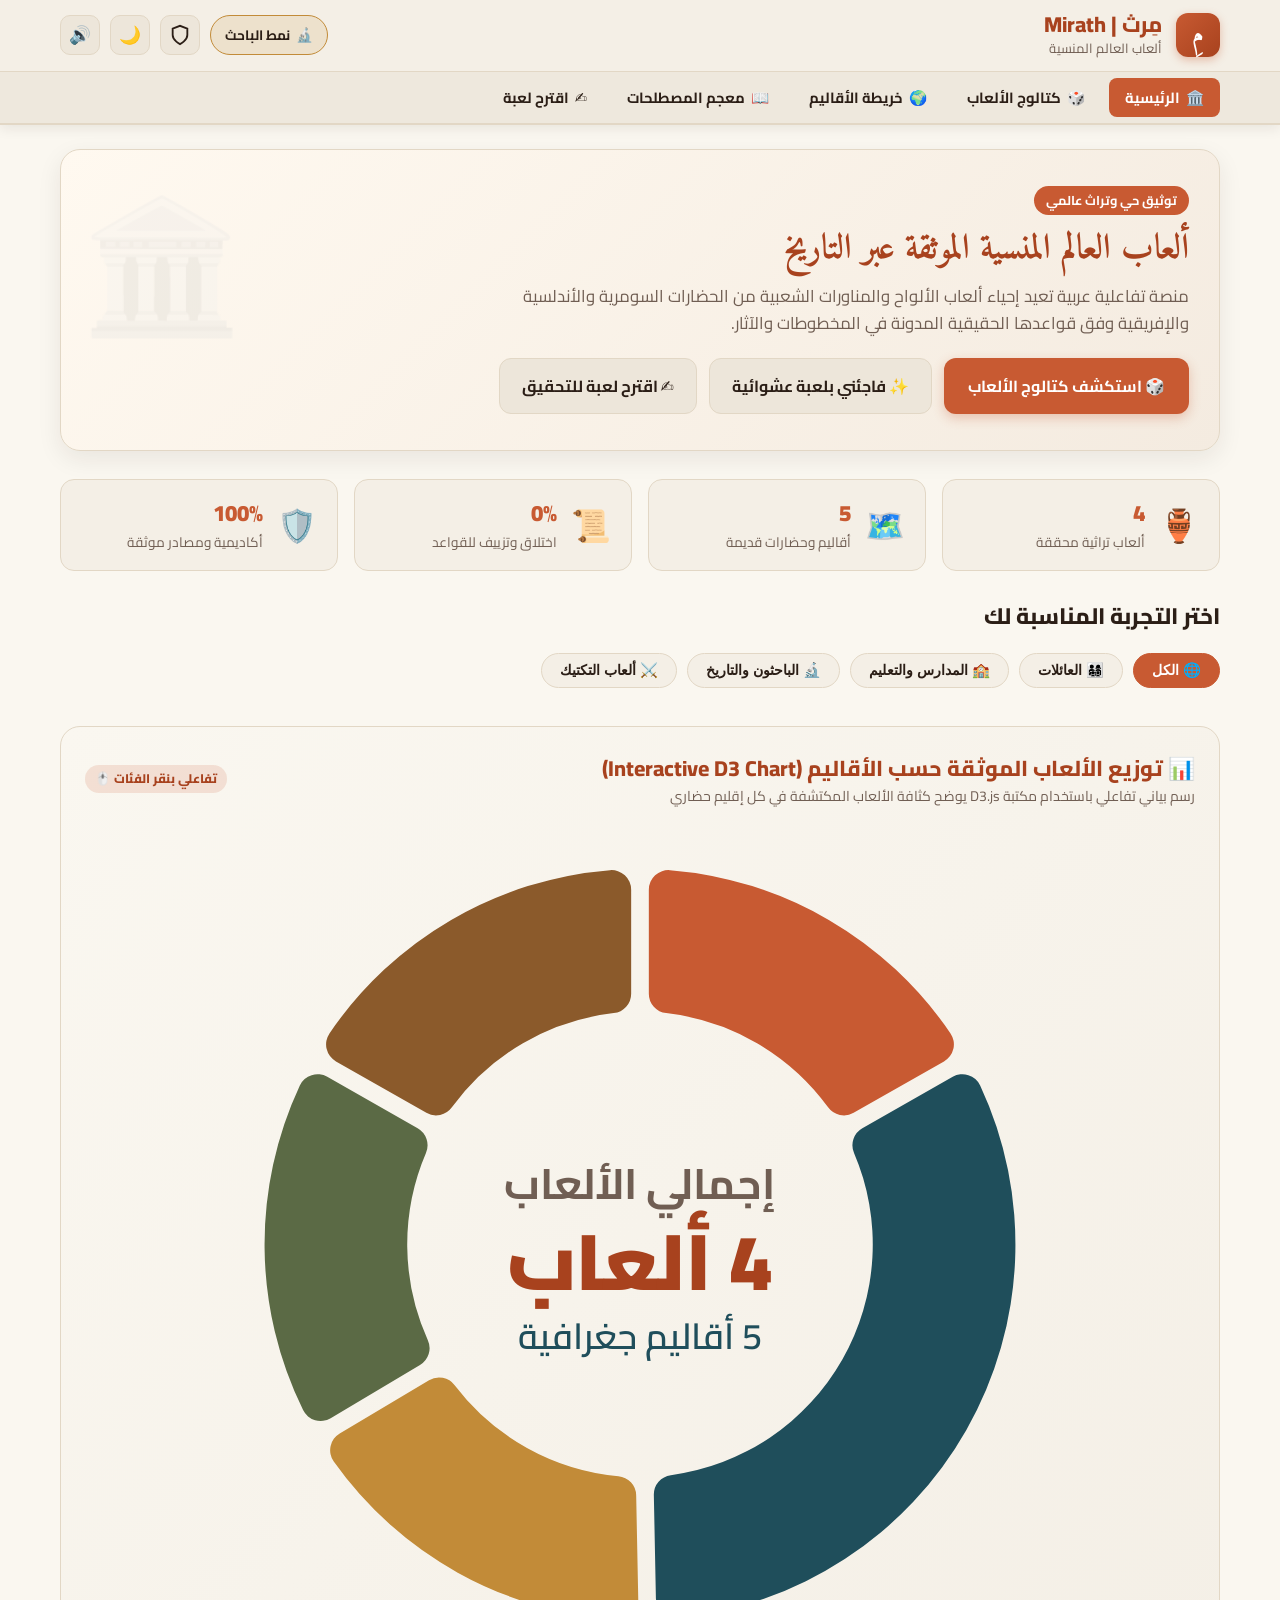
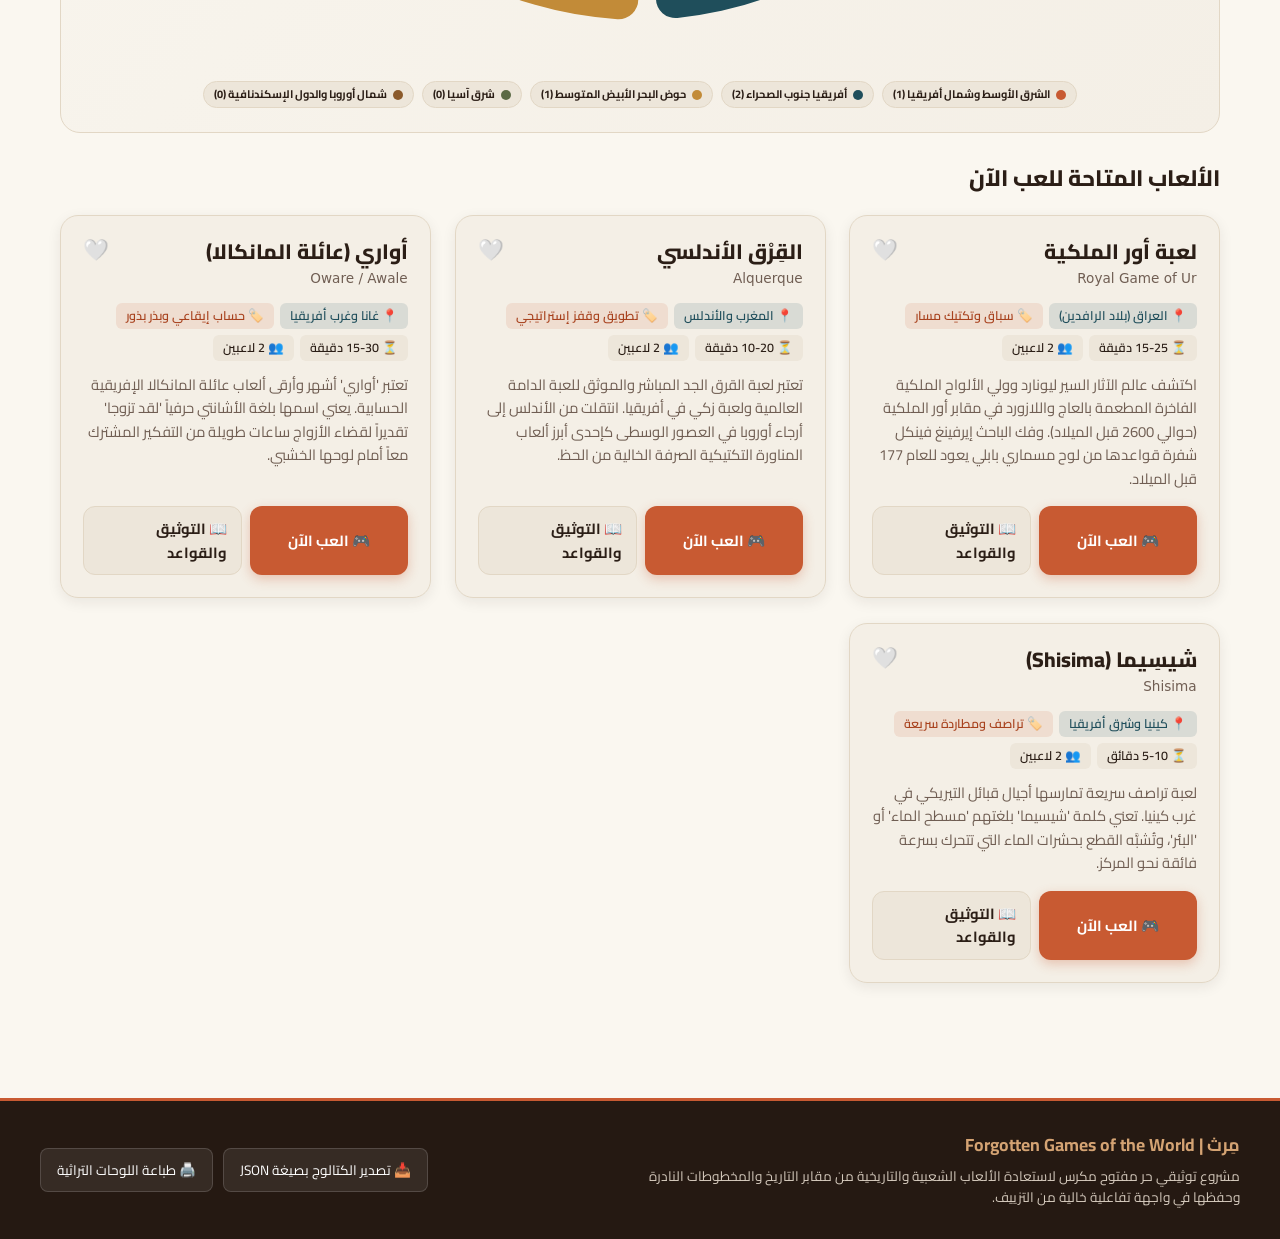
==== web/index.html @ e3632600 "feat: initialize Mirath project structure Setup base Android application configuration, including Gr" ====
<!DOCTYPE html>
<html lang="ar" dir="rtl">
<head>
  <meta charset="UTF-8">
  <meta name="viewport" content="width=device-width, initial-scale=1.0">
  <title>مِرث | ألعاب العالم المنسية - Mirath Web</title>
  <meta name="description" content="منصة عربية لتوثيق، حفظ، وإحياء الألعاب التقليدية المنسية من حول العالم عبر تجارب رقمية تفاعلية وتراثية.">
  <link rel="preconnect" href="https://fonts.googleapis.com">
  <link rel="preconnect" href="https://fonts.gstatic.com" crossorigin>
  <link href="https://fonts.googleapis.com/css2?family=Amiri:ital,wght@0,400;0,700;1,400&family=Cairo:wght@400;600;700;800;900&display=swap" rel="stylesheet">
  <link rel="stylesheet" href="styles.css">
</head>
<body>
  <!-- Header / Top App Bar -->
  <header class="mirath-header">
    <div class="header-container">
      <div class="brand-section">
        <button id="btn-back" class="icon-btn hidden" aria-label="الرجوع" title="الرجوع">
          <svg width="24" height="24" viewBox="0 0 24 24" fill="none" stroke="currentColor" stroke-width="2"><path d="M9 18l6-6-6-6"/></svg>
        </button>
        <div class="logo-mark">مِ</div>
        <div class="brand-text">
          <h1 id="page-title">مِرث | Mirath</h1>
          <p id="page-subtitle" class="subtitle">ألعاب العالم المنسية</p>
        </div>
      </div>

      <div class="header-actions">
        <button id="btn-researcher-toggle" class="chip-toggle" title="تفعيل نمط التدقيق والتوثيق الأكاديمي">
          <span class="icon">🔬</span>
          <span class="label">نمط الباحث</span>
        </button>
        <button id="btn-admin-portal" class="icon-btn" title="بوابة الإدارة والمساهمات">
          <svg width="22" height="22" viewBox="0 0 24 24" fill="none" stroke="currentColor" stroke-width="2"><path d="M12 22s8-4 8-10V5l-8-3-8 3v7c0 6 8 10 8 10z"/></svg>
        </button>
        <button id="btn-theme-toggle" class="icon-btn" title="تبديل الوضع الليلي (المخطوطات القديمة)">
          <span id="theme-icon">🌙</span>
        </button>
        <button id="btn-audio-toggle" class="icon-btn" title="تبديل المؤثرات الصوتية">
          <span id="audio-icon">🔊</span>
        </button>
      </div>
    </div>

    <!-- Desktop & Tablet Navigation Bar -->
    <nav class="main-nav">
      <div class="nav-container">
        <a href="#home" class="nav-link active" data-view="home">
          <span class="nav-icon">🏛️</span>
          <span>الرئيسية</span>
        </a>
        <a href="#catalog" class="nav-link" data-view="catalog">
          <span class="nav-icon">🎲</span>
          <span>كتالوج الألعاب</span>
        </a>
        <a href="#map" class="nav-link" data-view="map">
          <span class="nav-icon">🌍</span>
          <span>خريطة الأقاليم</span>
        </a>
        <a href="#glossary" class="nav-link" data-view="glossary">
          <span class="nav-icon">📖</span>
          <span>معجم المصطلحات</span>
        </a>
        <a href="#suggest" class="nav-link" data-view="suggest">
          <span class="nav-icon">✍️</span>
          <span>اقترح لعبة</span>
        </a>
      </div>
    </nav>
  </header>

  <!-- Notification Banner / Snackbar -->
  <div id="snackbar" class="snackbar hidden"></div>

  <!-- Main Content Container -->
  <main id="app-viewport" class="app-viewport">
    <!-- Views rendered dynamically via JavaScript -->
  </main>

  <!-- Mobile Bottom Navigation Bar -->
  <nav class="mobile-bottom-nav">
    <a href="#home" class="mobile-nav-item active" data-view="home">
      <span class="mobile-icon">🏛️</span>
      <span>الرئيسية</span>
    </a>
    <a href="#catalog" class="mobile-nav-item" data-view="catalog">
      <span class="mobile-icon">🎲</span>
      <span>الألعاب</span>
    </a>
    <a href="#map" class="mobile-nav-item" data-view="map">
      <span class="mobile-icon">🌍</span>
      <span>الخريطة</span>
    </a>
    <a href="#glossary" class="mobile-nav-item" data-view="glossary">
      <span class="mobile-icon">📖</span>
      <span>المعجم</span>
    </a>
  </nav>

  <!-- Footer -->
  <footer class="mirath-footer">
    <div class="footer-container">
      <div class="footer-about">
        <h3>مِرث | Forgotten Games of the World</h3>
        <p>مشروع توثيقي حر مفتوح مكرس لاستعادة الألعاب الشعبية والتاريخية من مقابر التاريخ والمخطوطات النادرة وحفظها في واجهة تفاعلية خالية من التزييف.</p>
      </div>
      <div class="footer-links">
        <button id="btn-export-json-footer" class="footer-btn">📥 تصدير الكتالوج بصيغة JSON</button>
        <button id="btn-print-active-board" class="footer-btn">🖨️ طباعة اللوحات التراثية</button>
      </div>
    </div>
  </footer>

  <script src="d3.min.js"></script>
  <script src="data.js"></script>
  <script src="engines.js"></script>
  <script src="app.js"></script>
</body>
</html>
---- web/styles.css ----
/* ========================================================
   مِرث | Mirath Web Design System (RTL Arabic Heritage)
   ======================================================== */

:root {
  --mirath-terracotta: #C85A32;
  --mirath-terracotta-dark: #A8421E;
  --mirath-burnt-orange: #B84D25;
  --mirath-sandstone: #D4A373;
  --mirath-gold: #C28B38;
  --mirath-ivory: #FAF7F0;
  --mirath-cream: #F4EFE6;
  --mirath-surface: #EDE6DA;
  --mirath-dark-brown: #2B1E16;
  --mirath-muted-brown: #705E53;
  --mirath-lapis: #1F4E5B;
  --mirath-lapis-light: #2A697A;
  --mirath-olive: #5B6A45;
  --mirath-card-border: #E2D7C5;
  --mirath-shadow: rgba(43, 30, 22, 0.08);
  --mirath-shadow-hover: rgba(43, 30, 22, 0.16);

  --font-display: 'Amiri', 'Traditional Arabic', serif;
  --font-body: 'Cairo', system-ui, -apple-system, sans-serif;
  --header-height: 120px;
}

/* Ancient Manuscript Dark Theme (الوضع الليلي التراثي للمخطوطات) */
[data-theme="dark"], body.dark-mode {
  --mirath-ivory: #1E1714;
  --mirath-cream: #28201B;
  --mirath-surface: #382E28;
  --mirath-dark-brown: #EFE7DC;
  --mirath-muted-brown: #A8978A;
  --mirath-card-border: #42352C;
  --mirath-shadow: rgba(0, 0, 0, 0.45);
  --mirath-shadow-hover: rgba(0, 0, 0, 0.7);
  --mirath-sandstone: #C28B38;
}

[data-theme="dark"] .mirath-header,
body.dark-mode .mirath-header {
  background: #241C17;
  border-bottom-color: #3D3027;
}

[data-theme="dark"] .main-nav,
body.dark-mode .main-nav {
  background: #1E1714;
  border-bottom-color: #382E28;
}

[data-theme="dark"] .mobile-bottom-nav,
body.dark-mode .mobile-bottom-nav {
  background: #28201B;
  border-top-color: #382E28;
}

* {
  box-sizing: border-box;
  margin: 0;
  padding: 0;
  -webkit-tap-highlight-color: transparent;
}

body {
  font-family: var(--font-body);
  background-color: var(--mirath-ivory);
  color: var(--mirath-dark-brown);
  direction: rtl;
  text-align: right;
  min-height: 100vh;
  display: flex;
  flex-direction: column;
  line-height: 1.6;
}

/* ========================================================
   Header & Navigation
   ======================================================== */
.mirath-header {
  background: var(--mirath-cream);
  border-bottom: 2px solid var(--mirath-card-border);
  position: sticky;
  top: 0;
  z-index: 100;
  box-shadow: 0 4px 12px var(--mirath-shadow);
}

.header-container {
  max-width: 1200px;
  margin: 0 auto;
  padding: 12px 20px;
  display: flex;
  justify-content: space-between;
  align-items: center;
}

.brand-section {
  display: flex;
  align-items: center;
  gap: 14px;
}

.logo-mark {
  width: 44px;
  height: 44px;
  background: linear-gradient(135deg, var(--mirath-terracotta), var(--mirath-terracotta-dark));
  color: #fff;
  border-radius: 12px;
  display: flex;
  align-items: center;
  justify-content: center;
  font-size: 26px;
  font-weight: 900;
  font-family: var(--font-display);
  box-shadow: 0 3px 8px rgba(200, 90, 50, 0.35);
}

.brand-text h1 {
  font-size: 1.35rem;
  font-weight: 800;
  color: var(--mirath-terracotta-dark);
  line-height: 1.2;
}

.brand-text .subtitle {
  font-size: 0.82rem;
  color: var(--mirath-muted-brown);
}

.header-actions {
  display: flex;
  align-items: center;
  gap: 10px;
}

.icon-btn {
  background: var(--mirath-surface);
  border: 1px solid var(--mirath-card-border);
  color: var(--mirath-dark-brown);
  width: 40px;
  height: 40px;
  border-radius: 10px;
  display: flex;
  align-items: center;
  justify-content: center;
  cursor: pointer;
  transition: all 0.2s ease;
  font-size: 1.1rem;
}

.icon-btn:hover {
  background: var(--mirath-sandstone);
  color: #fff;
}

.icon-btn.hidden {
  display: none;
}

.chip-toggle {
  background: rgba(194, 139, 56, 0.15);
  border: 1px solid var(--mirath-gold);
  color: var(--mirath-dark-brown);
  padding: 6px 14px;
  border-radius: 20px;
  font-family: var(--font-body);
  font-size: 0.85rem;
  font-weight: 700;
  display: flex;
  align-items: center;
  gap: 6px;
  cursor: pointer;
  transition: all 0.2s ease;
}

.chip-toggle.active {
  background: var(--mirath-gold);
  color: #fff;
}

.main-nav {
  background: rgba(237, 230, 218, 0.7);
  border-top: 1px solid var(--mirath-card-border);
}

.nav-container {
  max-width: 1200px;
  margin: 0 auto;
  display: flex;
  gap: 8px;
  padding: 6px 20px;
  overflow-x: auto;
}

.nav-link {
  display: flex;
  align-items: center;
  gap: 6px;
  padding: 8px 16px;
  color: var(--mirath-dark-brown);
  text-decoration: none;
  font-weight: 700;
  font-size: 0.92rem;
  border-radius: 8px;
  transition: all 0.2s ease;
  white-space: nowrap;
}

.nav-link:hover {
  background: var(--mirath-surface);
  color: var(--mirath-terracotta);
}

.nav-link.active {
  background: var(--mirath-terracotta);
  color: #fff;
}

/* ========================================================
   App Viewport & Layout
   ======================================================== */
.app-viewport {
  flex: 1;
  max-width: 1200px;
  width: 100%;
  margin: 0 auto;
  padding: 24px 20px 80px;
}

/* Hero Section */
.hero-banner {
  background: linear-gradient(135deg, #FFF9F0, #F4EBE0);
  border: 1.5px solid var(--mirath-card-border);
  border-radius: 20px;
  padding: 36px 30px;
  margin-bottom: 28px;
  position: relative;
  overflow: hidden;
  box-shadow: 0 8px 24px var(--mirath-shadow);
}

.hero-banner::after {
  content: "🏛️";
  font-size: 130px;
  position: absolute;
  left: 20px;
  top: 10px;
  opacity: 0.07;
  pointer-events: none;
}

.hero-tag {
  display: inline-block;
  background: var(--mirath-terracotta);
  color: #fff;
  padding: 4px 12px;
  border-radius: 20px;
  font-size: 0.8rem;
  font-weight: 700;
  margin-bottom: 12px;
}

.hero-title {
  font-family: var(--font-display);
  font-size: 2.2rem;
  color: var(--mirath-terracotta-dark);
  font-weight: 800;
  margin-bottom: 10px;
  line-height: 1.3;
}

.hero-desc {
  font-size: 1.05rem;
  color: var(--mirath-muted-brown);
  max-width: 720px;
  margin-bottom: 22px;
}

.hero-actions {
  display: flex;
  flex-wrap: wrap;
  gap: 12px;
}

.btn-primary {
  background: var(--mirath-terracotta);
  color: #fff;
  border: none;
  padding: 12px 24px;
  border-radius: 12px;
  font-family: var(--font-body);
  font-size: 1rem;
  font-weight: 700;
  cursor: pointer;
  display: inline-flex;
  align-items: center;
  gap: 8px;
  transition: all 0.2s ease;
  box-shadow: 0 4px 12px rgba(200, 90, 50, 0.3);
  text-decoration: none;
}

.btn-primary:hover {
  background: var(--mirath-terracotta-dark);
  transform: translateY(-2px);
}

.btn-secondary {
  background: var(--mirath-surface);
  color: var(--mirath-dark-brown);
  border: 1px solid var(--mirath-card-border);
  padding: 12px 22px;
  border-radius: 12px;
  font-family: var(--font-body);
  font-size: 1rem;
  font-weight: 700;
  cursor: pointer;
  display: inline-flex;
  align-items: center;
  gap: 8px;
  transition: all 0.2s ease;
  text-decoration: none;
}

.btn-secondary:hover {
  background: var(--mirath-sandstone);
  color: #fff;
}

/* Audience Filter Bar */
.filter-scroll-bar {
  display: flex;
  gap: 10px;
  overflow-x: auto;
  padding-bottom: 14px;
  margin-bottom: 24px;
}

.filter-chip {
  background: var(--mirath-cream);
  border: 1px solid var(--mirath-card-border);
  padding: 8px 18px;
  border-radius: 30px;
  font-size: 0.9rem;
  font-weight: 700;
  color: var(--mirath-dark-brown);
  cursor: pointer;
  white-space: nowrap;
  transition: all 0.2s ease;
}

.filter-chip.active {
  background: var(--mirath-terracotta);
  color: #fff;
  border-color: var(--mirath-terracotta);
}

/* Stats Counter Bar */
.stats-strip {
  display: grid;
  grid-template-columns: repeat(auto-fit, minmax(200px, 1fr));
  gap: 16px;
  margin-bottom: 28px;
}

.stat-card {
  background: var(--mirath-cream);
  border: 1px solid var(--mirath-card-border);
  border-radius: 14px;
  padding: 16px 20px;
  display: flex;
  align-items: center;
  gap: 14px;
}

.stat-icon {
  font-size: 2rem;
}

.stat-num {
  font-size: 1.4rem;
  font-weight: 900;
  color: var(--mirath-terracotta);
}

.stat-label {
  font-size: 0.85rem;
  color: var(--mirath-muted-brown);
}

/* Games Grid */
.section-header {
  display: flex;
  justify-content: space-between;
  align-items: center;
  margin-bottom: 18px;
}

.section-title {
  font-size: 1.4rem;
  font-weight: 800;
  color: var(--mirath-dark-brown);
}

.games-grid {
  display: grid;
  grid-template-columns: repeat(auto-fill, minmax(320px, 1fr));
  gap: 24px;
  margin-bottom: 36px;
}

@keyframes fadeInCard {
  from {
    opacity: 0;
    transform: translateY(16px);
  }
  to {
    opacity: 1;
    transform: translateY(0);
  }
}

.game-card {
  background: var(--mirath-cream);
  border: 1.5px solid var(--mirath-card-border);
  border-radius: 18px;
  padding: 22px;
  display: flex;
  flex-direction: column;
  transition: all 0.25s ease;
  position: relative;
  box-shadow: 0 4px 14px var(--mirath-shadow);
  animation: fadeInCard 0.4s cubic-bezier(0.16, 1, 0.3, 1) forwards;
  will-change: opacity, transform;
}

.game-card:hover {
  transform: translateY(-4px);
  box-shadow: 0 10px 24px var(--mirath-shadow-hover);
  border-color: var(--mirath-sandstone);
}

.game-card-header {
  display: flex;
  justify-content: space-between;
  align-items: flex-start;
  margin-bottom: 12px;
}

.game-title-group h3 {
  font-size: 1.3rem;
  font-weight: 800;
  color: var(--mirath-dark-brown);
  line-height: 1.3;
}

.game-title-group .en-title {
  font-size: 0.85rem;
  color: var(--mirath-muted-brown);
  font-family: system-ui, sans-serif;
  direction: ltr;
  display: inline-block;
}

.btn-fav {
  background: none;
  border: none;
  font-size: 1.3rem;
  cursor: pointer;
  color: #c9c0b5;
  transition: color 0.2s ease;
}

.btn-fav.active {
  color: #e63946;
}

.game-meta-tags {
  display: flex;
  flex-wrap: wrap;
  gap: 6px;
  margin-bottom: 12px;
}

.meta-badge {
  background: var(--mirath-surface);
  color: var(--mirath-dark-brown);
  padding: 3px 10px;
  border-radius: 6px;
  font-size: 0.78rem;
  font-weight: 600;
}

.meta-badge.culture {
  background: rgba(31, 78, 91, 0.12);
  color: var(--mirath-lapis);
}

.meta-badge.category {
  background: rgba(200, 90, 50, 0.12);
  color: var(--mirath-terracotta-dark);
}

.game-summary {
  font-size: 0.92rem;
  color: var(--mirath-muted-brown);
  margin-bottom: 16px;
  flex: 1;
}

.researcher-box {
  background: rgba(194, 139, 56, 0.12);
  border: 1px dashed var(--mirath-gold);
  border-radius: 8px;
  padding: 10px 12px;
  font-size: 0.8rem;
  color: var(--mirath-dark-brown);
  margin-bottom: 14px;
}

.game-card-footer {
  display: flex;
  gap: 8px;
  margin-top: auto;
}

.game-card-footer .btn-primary,
.game-card-footer .btn-secondary {
  flex: 1;
  justify-content: center;
  padding: 10px 14px;
  font-size: 0.92rem;
}

/* ========================================================
   Interactive Board Engines Styles
   ======================================================== */
.game-play-container {
  background: var(--mirath-cream);
  border: 2px solid var(--mirath-card-border);
  border-radius: 20px;
  padding: 24px;
  box-shadow: 0 8px 30px var(--mirath-shadow);
}

.play-header {
  display: flex;
  justify-content: space-between;
  align-items: center;
  flex-wrap: wrap;
  gap: 14px;
  margin-bottom: 20px;
  padding-bottom: 16px;
  border-bottom: 1px solid var(--mirath-card-border);
}

.play-modes {
  display: flex;
  gap: 8px;
}

.play-mode-btn {
  background: var(--mirath-surface);
  border: 1px solid var(--mirath-card-border);
  padding: 8px 16px;
  border-radius: 20px;
  font-size: 0.85rem;
  font-weight: 700;
  cursor: pointer;
  transition: all 0.2s ease;
}

.play-mode-btn.active {
  background: var(--mirath-terracotta);
  color: #fff;
  border-color: var(--mirath-terracotta);
}

.play-status-bar {
  background: var(--mirath-surface);
  border-radius: 12px;
  padding: 14px 20px;
  text-align: center;
  font-size: 1.1rem;
  font-weight: 800;
  color: var(--mirath-terracotta-dark);
  margin-bottom: 24px;
  box-shadow: inset 0 2px 4px rgba(0,0,0,0.05);
}

/* 1. Royal Game of Ur Board */
.ur-board-wrapper {
  display: flex;
  flex-direction: column;
  align-items: center;
  gap: 20px;
}

.ur-board {
  display: grid;
  grid-template-columns: repeat(8, minmax(36px, 60px));
  grid-template-rows: repeat(3, minmax(36px, 60px));
  gap: 4px;
  background: #C49E72;
  padding: 12px;
  border-radius: 12px;
  border: 4px solid #8B5A2B;
  box-shadow: 0 8px 20px rgba(0,0,0,0.25);
  max-width: 100%;
  overflow-x: auto;
}

.ur-cell {
  background: #E8D3B9;
  border: 2px solid #A2703F;
  border-radius: 6px;
  display: flex;
  align-items: center;
  justify-content: center;
  font-weight: 900;
  position: relative;
  aspect-ratio: 1;
  user-select: none;
}

.ur-cell.rosette {
  background: #F7E4A8;
  border-color: #C28B38;
}

.ur-cell.rosette::after {
  content: "🌸";
  font-size: 1.3rem;
  position: absolute;
  opacity: 0.7;
}

.ur-cell.empty-gap {
  background: transparent;
  border: none;
}

.ur-piece {
  width: 75%;
  height: 75%;
  border-radius: 50%;
  z-index: 2;
  box-shadow: 0 3px 6px rgba(0,0,0,0.3);
  display: flex;
  align-items: center;
  justify-content: center;
  font-size: 0.8rem;
  font-weight: 900;
  color: #fff;
  cursor: pointer;
  transition: transform 0.2s ease;
}

.ur-piece:hover {
  transform: scale(1.15);
}

.ur-piece.p1 {
  background: radial-gradient(circle, #D8633B, #8F2B0E);
  border: 2px solid #FFF;
}

.ur-piece.p2 {
  background: radial-gradient(circle, #E5C378, #A67C2E);
  border: 2px solid #4A3319;
}

.dice-tray {
  display: flex;
  align-items: center;
  gap: 16px;
  background: var(--mirath-surface);
  padding: 14px 24px;
  border-radius: 16px;
  border: 1px solid var(--mirath-card-border);
}

.dice-list {
  display: flex;
  gap: 8px;
}

.die-tetra {
  width: 42px;
  height: 42px;
  background: #FFF;
  border: 2px solid #666;
  border-radius: 8px;
  display: flex;
  align-items: center;
  justify-content: center;
  font-weight: 900;
  font-size: 1.1rem;
  box-shadow: 0 3px 6px rgba(0,0,0,0.15);
}

.die-tetra.white-tip {
  background: var(--mirath-terracotta);
  color: #fff;
  border-color: var(--mirath-terracotta-dark);
}

/* 2. Alquerque Board */
.alquerque-container {
  display: flex;
  flex-direction: column;
  align-items: center;
  gap: 20px;
}

.alquerque-board {
  width: 340px;
  height: 340px;
  background: #E8D3B9;
  border: 4px solid #734522;
  border-radius: 12px;
  position: relative;
  box-shadow: 0 8px 24px rgba(0,0,0,0.2);
}

.alquerque-grid-svg {
  position: absolute;
  top: 0;
  left: 0;
  width: 100%;
  height: 100%;
  pointer-events: none;
}

.alquerque-point {
  position: absolute;
  width: 38px;
  height: 38px;
  border-radius: 50%;
  transform: translate(-50%, -50%);
  display: flex;
  align-items: center;
  justify-content: center;
  cursor: pointer;
  z-index: 5;
}

.alquerque-point.highlight {
  background: rgba(31, 78, 91, 0.4);
  box-shadow: 0 0 10px #1F4E5B;
}

.alquerque-piece {
  width: 32px;
  height: 32px;
  border-radius: 50%;
  box-shadow: 0 4px 8px rgba(0,0,0,0.3);
  transition: transform 0.2s ease;
}

.alquerque-piece.p1 {
  background: radial-gradient(circle, #D8633B, #8F2B0E);
  border: 2px solid #FFF;
}

.alquerque-piece.p2 {
  background: radial-gradient(circle, #333333, #111111);
  border: 2px solid #D4A373;
}

.alquerque-piece.selected {
  outline: 3px solid #1F4E5B;
  transform: scale(1.2);
}

/* 3. Oware Mancala Board */
.oware-container {
  display: flex;
  flex-direction: column;
  align-items: center;
  gap: 20px;
}

.oware-board {
  display: flex;
  align-items: center;
  gap: 16px;
  background: #A66A38;
  padding: 24px;
  border-radius: 36px;
  border: 6px solid #6E3F1A;
  box-shadow: 0 10px 30px rgba(0,0,0,0.3);
  max-width: 100%;
  overflow-x: auto;
}

.mancala-store {
  width: 70px;
  height: 160px;
  background: #5A3314;
  border-radius: 30px;
  border: 3px solid #41220A;
  display: flex;
  flex-direction: column;
  align-items: center;
  justify-content: center;
  color: #F4EFE6;
  font-weight: 800;
  box-shadow: inset 0 6px 12px rgba(0,0,0,0.4);
}

.mancala-pits-grid {
  display: flex;
  flex-direction: column;
  gap: 16px;
}

.mancala-row {
  display: flex;
  gap: 12px;
}

.mancala-pit {
  width: 60px;
  height: 60px;
  background: #6E3F1A;
  border-radius: 50%;
  border: 3px solid #41220A;
  display: flex;
  flex-direction: column;
  align-items: center;
  justify-content: center;
  cursor: pointer;
  color: #FFF;
  font-weight: 900;
  box-shadow: inset 0 4px 8px rgba(0,0,0,0.4);
  transition: all 0.2s ease;
}

.mancala-pit:hover:not(.disabled) {
  background: #8F5425;
  transform: scale(1.08);
}

.mancala-pit.disabled {
  cursor: not-allowed;
  opacity: 0.85;
}

.seed-counter {
  font-size: 1.15rem;
  color: #FFD166;
}

/* 4. Shisima Board */
.shisima-container {
  display: flex;
  flex-direction: column;
  align-items: center;
  gap: 20px;
}

.shisima-board {
  width: 320px;
  height: 320px;
  background: #E8D3B9;
  border-radius: 50%;
  border: 4px solid #734522;
  position: relative;
  box-shadow: 0 8px 24px rgba(0,0,0,0.2);
}

.shisima-grid-svg {
  position: absolute;
  top: 0;
  left: 0;
  width: 100%;
  height: 100%;
  pointer-events: none;
}

.shisima-point {
  position: absolute;
  width: 40px;
  height: 40px;
  border-radius: 50%;
  transform: translate(-50%, -50%);
  display: flex;
  align-items: center;
  justify-content: center;
  cursor: pointer;
  z-index: 5;
}

.shisima-point.center {
  background: rgba(31, 78, 91, 0.2);
  border: 2px dashed #1F4E5B;
}

.shisima-piece {
  width: 32px;
  height: 32px;
  border-radius: 50%;
  box-shadow: 0 3px 6px rgba(0,0,0,0.3);
  transition: transform 0.2s ease;
}

.shisima-piece.p1 {
  background: radial-gradient(circle, #D8633B, #8F2B0E);
  border: 2px solid #FFF;
}

.shisima-piece.p2 {
  background: radial-gradient(circle, #2A697A, #123740);
  border: 2px solid #FFF;
}

.shisima-piece.selected {
  outline: 3px solid #C28B38;
  transform: scale(1.2);
}

/* ========================================================
   Detail & Documentation Pages
   ======================================================== */
.detail-hero {
  background: var(--mirath-cream);
  border: 1.5px solid var(--mirath-card-border);
  border-radius: 20px;
  padding: 30px;
  margin-bottom: 24px;
}

.detail-tags {
  display: flex;
  flex-wrap: wrap;
  gap: 8px;
  margin-bottom: 12px;
}

.detail-title {
  font-size: 2rem;
  font-weight: 800;
  color: var(--mirath-terracotta-dark);
  margin-bottom: 6px;
}

.detail-subtitle {
  font-size: 1.05rem;
  color: var(--mirath-muted-brown);
  margin-bottom: 18px;
}

.doc-section {
  background: var(--mirath-cream);
  border: 1px solid var(--mirath-card-border);
  border-radius: 16px;
  padding: 24px;
  margin-bottom: 20px;
}

.doc-section-title {
  font-size: 1.25rem;
  font-weight: 800;
  color: var(--mirath-dark-brown);
  margin-bottom: 14px;
  display: flex;
  align-items: center;
  gap: 8px;
}

.rules-step-list {
  display: flex;
  flex-direction: column;
  gap: 14px;
}

.rule-step-card {
  background: var(--mirath-surface);
  border-radius: 12px;
  padding: 16px;
  border-right: 4px solid var(--mirath-terracotta);
}

.rule-step-card h4 {
  font-weight: 800;
  color: var(--mirath-dark-brown);
  margin-bottom: 4px;
}

.claim-card {
  background: rgba(31, 78, 91, 0.08);
  border-radius: 12px;
  padding: 14px;
  border-right: 4px solid var(--mirath-lapis);
  margin-bottom: 10px;
}

.source-item {
  background: var(--mirath-surface);
  border-radius: 8px;
  padding: 10px 14px;
  font-size: 0.85rem;
  margin-bottom: 8px;
}

/* ========================================================
   Forms (Suggest, Corrections)
   ======================================================== */
.form-container {
  background: var(--mirath-cream);
  border: 1.5px solid var(--mirath-card-border);
  border-radius: 20px;
  padding: 30px;
  max-width: 680px;
  margin: 0 auto;
}

.form-group {
  margin-bottom: 18px;
}

.form-label {
  display: block;
  font-weight: 700;
  margin-bottom: 6px;
  font-size: 0.95rem;
}

.form-control {
  width: 100%;
  padding: 12px 14px;
  border-radius: 10px;
  border: 1.5px solid var(--mirath-card-border);
  background: #FFF;
  font-family: var(--font-body);
  font-size: 0.95rem;
  color: var(--mirath-dark-brown);
}

.form-control:focus {
  outline: none;
  border-color: var(--mirath-terracotta);
  box-shadow: 0 0 0 3px rgba(200, 90, 50, 0.15);
}

textarea.form-control {
  min-height: 100px;
  resize: vertical;
}

/* Snackbar */
.snackbar {
  position: fixed;
  bottom: 80px;
  right: 20px;
  background: var(--mirath-dark-brown);
  color: #FFF;
  padding: 12px 22px;
  border-radius: 12px;
  box-shadow: 0 6px 18px rgba(0,0,0,0.3);
  z-index: 9999;
  font-weight: 700;
  font-size: 0.92rem;
  transition: opacity 0.3s ease;
}

.snackbar.hidden {
  opacity: 0;
  pointer-events: none;
}

/* Mobile Bottom Nav */
.mobile-bottom-nav {
  display: none;
  position: fixed;
  bottom: 0;
  left: 0;
  right: 0;
  background: var(--mirath-cream);
  border-top: 1px solid var(--mirath-card-border);
  box-shadow: 0 -4px 12px var(--mirath-shadow);
  z-index: 100;
  height: 64px;
}

.mobile-nav-item {
  flex: 1;
  display: flex;
  flex-direction: column;
  align-items: center;
  justify-content: center;
  text-decoration: none;
  color: var(--mirath-muted-brown);
  font-size: 0.75rem;
  font-weight: 700;
  gap: 2px;
}

.mobile-nav-item.active {
  color: var(--mirath-terracotta);
}

.mobile-icon {
  font-size: 1.25rem;
}

/* Footer */
.mirath-footer {
  background: #251912;
  color: #D4C9BC;
  padding: 30px 20px;
  margin-top: auto;
  border-top: 3px solid var(--mirath-terracotta);
}

.footer-container {
  max-width: 1200px;
  margin: 0 auto;
  display: flex;
  justify-content: space-between;
  align-items: center;
  flex-wrap: wrap;
  gap: 20px;
}

.footer-about h3 {
  color: var(--mirath-sandstone);
  font-size: 1.1rem;
  margin-bottom: 6px;
}

.footer-about p {
  font-size: 0.85rem;
  max-width: 600px;
}

.footer-links {
  display: flex;
  gap: 10px;
}

.footer-btn {
  background: rgba(255,255,255,0.08);
  border: 1px solid rgba(255,255,255,0.15);
  color: #FFF;
  padding: 8px 16px;
  border-radius: 8px;
  font-family: var(--font-body);
  font-size: 0.85rem;
  cursor: pointer;
  transition: all 0.2s ease;
}

.footer-btn:hover {
  background: var(--mirath-terracotta);
}

/* Responsive queries */
@media (max-width: 768px) {
  .main-nav {
    display: none;
  }
  .mobile-bottom-nav {
    display: flex;
  }
  .hero-banner {
    padding: 24px 18px;
  }
  .hero-title {
    font-size: 1.7rem;
  }
  .app-viewport {
    padding: 16px 14px 90px;
  }
  .games-grid {
    grid-template-columns: 1fr;
  }
}
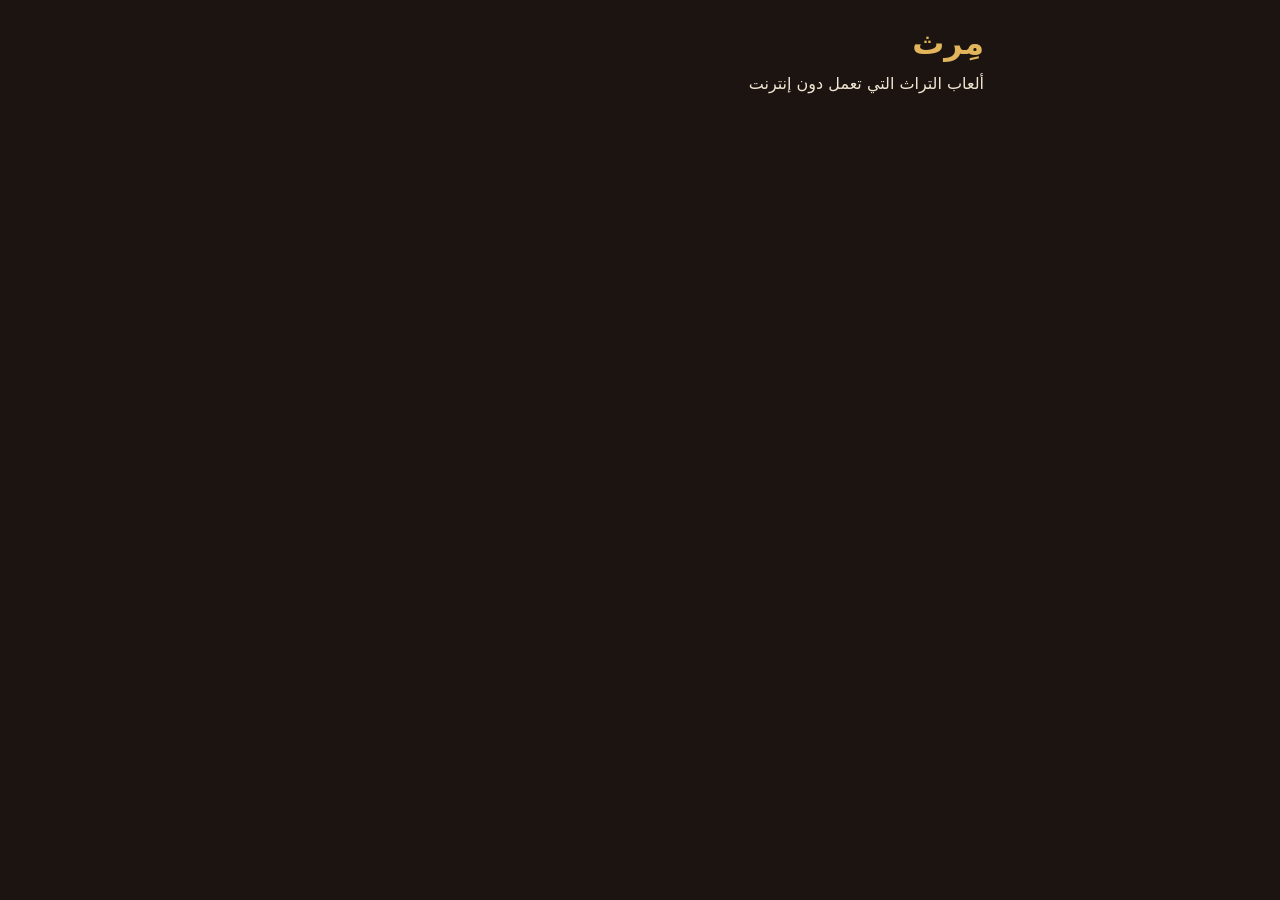
==== commit 74669920: "Add files via upload Signed-off-by: aymannali830-collab <aymannali830@gmail.com>" ====
--- a/web/index.html
+++ b/web/index.html
@@ -1,119 +1,79 @@
-<!DOCTYPE html>
-<html lang="ar" dir="rtl">
-<head>
-  <meta charset="UTF-8">
-  <meta name="viewport" content="width=device-width, initial-scale=1.0">
-  <title>مِرث | ألعاب العالم المنسية - Mirath Web</title>
-  <meta name="description" content="منصة عربية لتوثيق، حفظ، وإحياء الألعاب التقليدية المنسية من حول العالم عبر تجارب رقمية تفاعلية وتراثية.">
-  <link rel="preconnect" href="https://fonts.googleapis.com">
-  <link rel="preconnect" href="https://fonts.gstatic.com" crossorigin>
-  <link href="https://fonts.googleapis.com/css2?family=Amiri:ital,wght@0,400;0,700;1,400&family=Cairo:wght@400;600;700;800;900&display=swap" rel="stylesheet">
-  <link rel="stylesheet" href="styles.css">
-</head>
-<body>
-  <!-- Header / Top App Bar -->
-  <header class="mirath-header">
-    <div class="header-container">
-      <div class="brand-section">
-        <button id="btn-back" class="icon-btn hidden" aria-label="الرجوع" title="الرجوع">
-          <svg width="24" height="24" viewBox="0 0 24 24" fill="none" stroke="currentColor" stroke-width="2"><path d="M9 18l6-6-6-6"/></svg>
-        </button>
-        <div class="logo-mark">مِ</div>
-        <div class="brand-text">
-          <h1 id="page-title">مِرث | Mirath</h1>
-          <p id="page-subtitle" class="subtitle">ألعاب العالم المنسية</p>
-        </div>
-      </div>
-
-      <div class="header-actions">
-        <button id="btn-researcher-toggle" class="chip-toggle" title="تفعيل نمط التدقيق والتوثيق الأكاديمي">
-          <span class="icon">🔬</span>
-          <span class="label">نمط الباحث</span>
-        </button>
-        <button id="btn-admin-portal" class="icon-btn" title="بوابة الإدارة والمساهمات">
-          <svg width="22" height="22" viewBox="0 0 24 24" fill="none" stroke="currentColor" stroke-width="2"><path d="M12 22s8-4 8-10V5l-8-3-8 3v7c0 6 8 10 8 10z"/></svg>
-        </button>
-        <button id="btn-theme-toggle" class="icon-btn" title="تبديل الوضع الليلي (المخطوطات القديمة)">
-          <span id="theme-icon">🌙</span>
-        </button>
-        <button id="btn-audio-toggle" class="icon-btn" title="تبديل المؤثرات الصوتية">
-          <span id="audio-icon">🔊</span>
-        </button>
-      </div>
-    </div>
-
-    <!-- Desktop & Tablet Navigation Bar -->
-    <nav class="main-nav">
-      <div class="nav-container">
-        <a href="#home" class="nav-link active" data-view="home">
-          <span class="nav-icon">🏛️</span>
-          <span>الرئيسية</span>
-        </a>
-        <a href="#catalog" class="nav-link" data-view="catalog">
-          <span class="nav-icon">🎲</span>
-          <span>كتالوج الألعاب</span>
-        </a>
-        <a href="#map" class="nav-link" data-view="map">
-          <span class="nav-icon">🌍</span>
-          <span>خريطة الأقاليم</span>
-        </a>
-        <a href="#glossary" class="nav-link" data-view="glossary">
-          <span class="nav-icon">📖</span>
-          <span>معجم المصطلحات</span>
-        </a>
-        <a href="#suggest" class="nav-link" data-view="suggest">
-          <span class="nav-icon">✍️</span>
-          <span>اقترح لعبة</span>
-        </a>
-      </div>
-    </nav>
-  </header>
-
-  <!-- Notification Banner / Snackbar -->
-  <div id="snackbar" class="snackbar hidden"></div>
-
-  <!-- Main Content Container -->
-  <main id="app-viewport" class="app-viewport">
-    <!-- Views rendered dynamically via JavaScript -->
-  </main>
-
-  <!-- Mobile Bottom Navigation Bar -->
-  <nav class="mobile-bottom-nav">
-    <a href="#home" class="mobile-nav-item active" data-view="home">
-      <span class="mobile-icon">🏛️</span>
-      <span>الرئيسية</span>
-    </a>
-    <a href="#catalog" class="mobile-nav-item" data-view="catalog">
-      <span class="mobile-icon">🎲</span>
-      <span>الألعاب</span>
-    </a>
-    <a href="#map" class="mobile-nav-item" data-view="map">
-      <span class="mobile-icon">🌍</span>
-      <span>الخريطة</span>
-    </a>
-    <a href="#glossary" class="mobile-nav-item" data-view="glossary">
-      <span class="mobile-icon">📖</span>
-      <span>المعجم</span>
-    </a>
-  </nav>
-
-  <!-- Footer -->
-  <footer class="mirath-footer">
-    <div class="footer-container">
-      <div class="footer-about">
-        <h3>مِرث | Forgotten Games of the World</h3>
-        <p>مشروع توثيقي حر مفتوح مكرس لاستعادة الألعاب الشعبية والتاريخية من مقابر التاريخ والمخطوطات النادرة وحفظها في واجهة تفاعلية خالية من التزييف.</p>
-      </div>
-      <div class="footer-links">
-        <button id="btn-export-json-footer" class="footer-btn">📥 تصدير الكتالوج بصيغة JSON</button>
-        <button id="btn-print-active-board" class="footer-btn">🖨️ طباعة اللوحات التراثية</button>
-      </div>
-    </div>
-  </footer>
-
-  <script src="d3.min.js"></script>
-  <script src="data.js"></script>
-  <script src="engines.js"></script>
-  <script src="app.js"></script>
-</body>
-</html>
+<!doctype html>
+<html lang="ar" dir="rtl"><head><meta charset="utf-8">
+<meta name="viewport" content="width=device-width,initial-scale=1">
+<title>مِرث — ألعاب التراث</title>
+<meta name="description" content="مِرث: توثيق الألعاب التراثية المنسية ولعبها دون إنترنت.">
+<meta name="theme-color" content="#1b1410">
+<link rel="manifest" href="manifest.webmanifest"><link rel="icon" href="icon.svg">
+<style>
+:root{--bg:#1b1410;--fg:#f1e6d2;--gold:#e2b45c;--line:#8a6b45}
+*{box-sizing:border-box}
+body{margin:0;background:var(--bg);color:var(--fg);font-family:Amiri,Cairo,system-ui,serif;line-height:1.7}
+header,main{max-width:720px;margin:auto;padding:16px}
+h1{color:var(--gold);margin:0}a{color:var(--gold)}
+input[type=text]{width:100%;padding:10px;border-radius:8px;border:1px solid var(--line);background:#2a1f17;color:var(--fg);font:inherit}
+.card{display:block;margin:10px 0;padding:12px;border:1px solid var(--line);border-radius:10px;text-decoration:none;color:var(--fg)}
+.card small,.card em{display:block;opacity:.8}.card em{color:var(--gold)}
+dt{color:var(--gold)}dd{margin:0 0 8px}
+button{background:var(--gold);border:0;border-radius:8px;padding:6px 14px;font:inherit}
+svg{width:100%;max-width:320px;display:block;margin:auto}
+line{stroke:var(--line);stroke-width:2}
+.n{stroke:var(--line);stroke-width:2;cursor:pointer}
+.c0{fill:#3a2d22}.c1{fill:#e2b45c}.c2{fill:#7fb0c9}.sel{stroke:#fff;stroke-width:4}
+.tg{stroke:#fff;stroke-dasharray:4 3;stroke-width:3}.ow{display:grid;grid-template-columns:repeat(6,1fr);gap:8px;margin:12px 0}.pit{border-radius:50%;aspect-ratio:1;font-size:1.3rem;color:#1b1410}.p1{background:#e2b45c}.p2{background:#7fb0c9}.pit:disabled{opacity:.45}
+</style></head><body>
+<header><h1>مِرث</h1><div>ألعاب التراث التي تعمل دون إنترنت</div></header>
+<main id="app"></main>
+<script src="data.js"></script><script src="shisima.js"></script><script src="oware.js"></script>
+<script>
+var $=function(s){return document.querySelector(s)},app=$('#app'),G=CATALOG.games;
+function esc(t){return t==null?'غير متاح':String(t).replace(/[&<>"]/g,function(c){return{'&':'&amp;','<':'&lt;','>':'&gt;','"':'&quot;'}[c]})}
+function home(){
+ app.innerHTML='<input type=text id=q placeholder="ابحث في الكتالوج…"><div id=list></div>';
+ var q=$('#q');
+ function r(){var v=q.value.trim().toLowerCase();
+  $('#list').innerHTML=G.filter(function(g){return(g.title+g.titleEn+g.country+g.category).toLowerCase().indexOf(v)>-1}).map(function(g){
+   return'<a class=card href="#/g/'+g.id+'"><b>'+esc(g.title)+'</b><small>'+esc(g.country)+' · '+esc(g.category)+'</small><em>'+(g.playability.engine?'قابلة للعب':'قريباً')+'</em></a>'}).join('')}
+ q.oninput=r;r()}
+function game(id){
+ var g=G.filter(function(x){return x.id===id})[0];if(!g)return home();
+ app.innerHTML='<a href="#/">← الكتالوج</a><h2>'+esc(g.title)+'</h2><div dir=ltr>'+esc(g.titleEn)+'</div><dl>'+
+ [['البلد',g.country],['المنطقة',g.region],['النوع',g.category],['اللاعبون',g.players],['القواعد',g.rules],['التاريخ',g.history],['المصادر',g.sources.length?g.sources.join('، '):'لا توجد بعد'],['حالة المراجعة',g.review]].map(function(r){return'<dt>'+r[0]+'</dt><dd>'+esc(r[1])+'</dd>'}).join('')+
+ '</dl>'+(g.playability.engine?'<div id=play></div>':'<p>محرك اللعبة لم يُضف بعد.</p>');
+ if(g.playability.engine)PLAY[g.playability.engine]()}
+function playShisima(){
+ var S=Shisima,s=S.init(),sel=null,vsAi=true,el=$('#play');
+ function pt(i){if(i===8)return[150,150];var a=Math.PI*2*i/8-Math.PI/2+Math.PI/8;return[150+115*Math.cos(a),150+115*Math.sin(a)]}
+ function draw(){
+  var w=S.result(s),h='<label><input type=checkbox id=ai'+(vsAi?' checked':'')+'> ضد الحاسوب</label> <button id=rs>إعادة</button><p>'+(w?(w==='draw'?'تعادل':'فاز اللاعب '+w):'الدور: اللاعب '+s.t)+'</p><svg viewBox="0 0 300 300">',i,p,q,T=sel===null?[]:S.legal(s).filter(function(m){return m[0]===sel}).map(function(m){return m[1]});
+  for(i=0;i<8;i++){p=pt(i);q=pt((i+1)%8);h+='<line x1="'+p[0]+'" y1="'+p[1]+'" x2="'+q[0]+'" y2="'+q[1]+'"/><line x1="'+p[0]+'" y1="'+p[1]+'" x2="150" y2="150"/>'}
+  for(i=0;i<9;i++){p=pt(i);h+='<circle data-i="'+i+'" cx="'+p[0]+'" cy="'+p[1]+'" r="18" class="n c'+s.b[i]+(sel===i?' sel':'')+(T.indexOf(i)>-1?' tg':'')+'"/>'}
+  el.innerHTML=h+'</svg>';
+  Array.prototype.forEach.call(el.querySelectorAll('circle'),function(c){c.onclick=function(){click(+c.getAttribute('data-i'))}});
+  $('#rs').onclick=function(){s=S.init();sel=null;draw()};
+  $('#ai').onchange=function(){vsAi=this.checked;s=S.init();sel=null;draw()}}
+ function click(i){
+  if(S.result(s))return;
+  if(s.b[i]===s.t)sel=i;
+  else if(sel!==null){
+   var m=S.legal(s).filter(function(x){return x[0]===sel&&x[1]===i})[0];
+   if(m){s=S.apply(s,m);sel=null;draw();
+    if(vsAi&&s.t===2&&!S.result(s))setTimeout(function(){s=S.apply(s,S.ai(s,6));draw()},300);return}}
+  draw()}
+ draw()}
+function playOware(){
+ var O=Oware,s=O.init(),vsAi=true,el=$('#play');
+ function draw(){
+  var w=O.result(s),L=O.legal(s),h='<label><input type=checkbox id=ai'+(vsAi?' checked':'')+'> ضد الحاسوب</label> <button id=rs>إعادة</button><p>'+(w?(w==='draw'?'تعادل':'فاز اللاعب '+w):'الدور: اللاعب '+s.t)+' — النتيجة '+s.s[1]+' : '+s.s[2]+'</p><div class=ow dir=ltr>';
+  [11,10,9,8,7,6,0,1,2,3,4,5].forEach(function(i){h+='<button data-i="'+i+'" class="pit p'+(i<6?1:2)+'"'+(w||L.indexOf(i)<0||(vsAi&&s.t===2)?' disabled':'')+'>'+s.p[i]+'</button>'});
+  el.innerHTML=h+'</div>';
+  Array.prototype.forEach.call(el.querySelectorAll('.pit'),function(b){b.onclick=function(){s=O.apply(s,+b.getAttribute('data-i'));draw();aiTurn()}});
+  $('#rs').onclick=function(){s=O.init();draw()};
+  $('#ai').onchange=function(){vsAi=this.checked;s=O.init();draw()}}
+ function aiTurn(){if(vsAi&&s.t===2&&!O.result(s))setTimeout(function(){s=O.apply(s,O.ai(s,6));draw();aiTurn()},400)}
+ draw()}
+var PLAY={shisima:playShisima,oware:playOware};
+function route(){var m=location.hash.match(/^#\/g\/(\w+)/);m?game(m[1]):home()}
+addEventListener('hashchange',route);route();
+if('serviceWorker'in navigator)navigator.serviceWorker.register('sw.js');
+</script></body></html>
